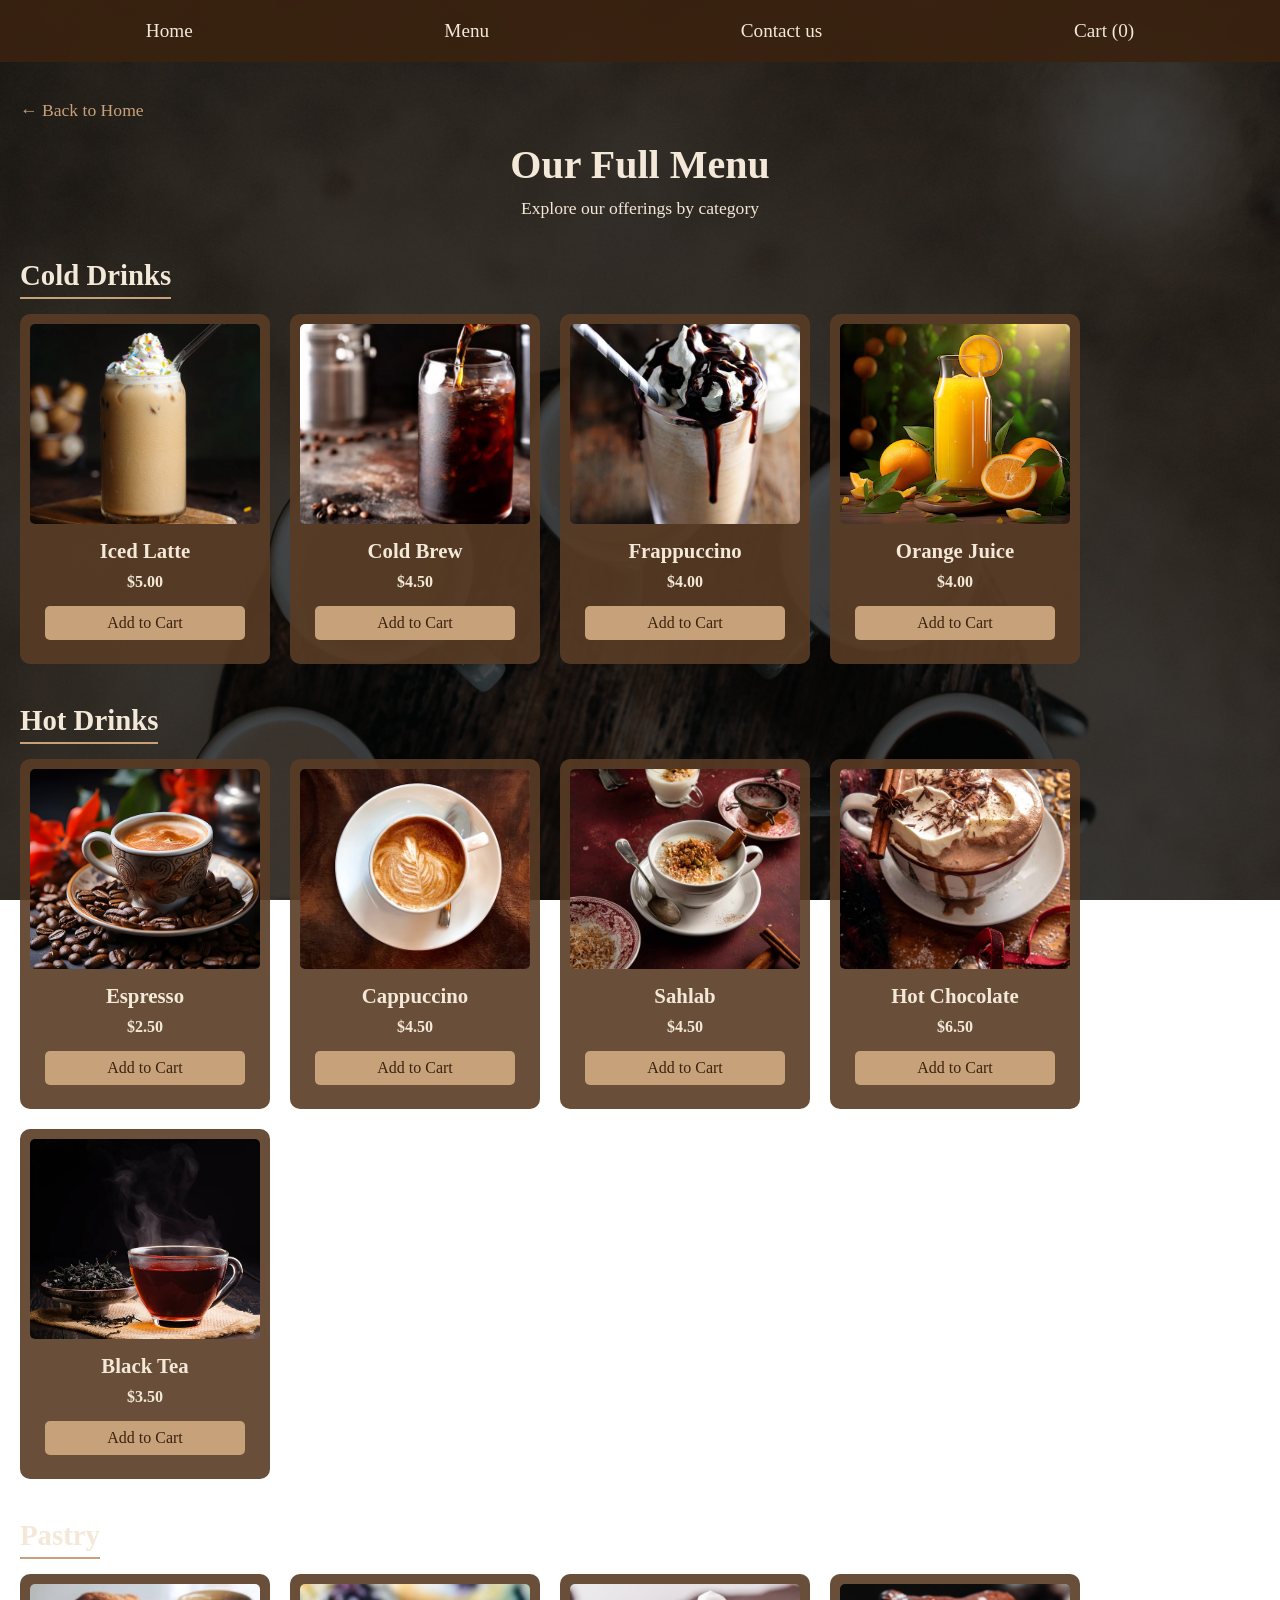
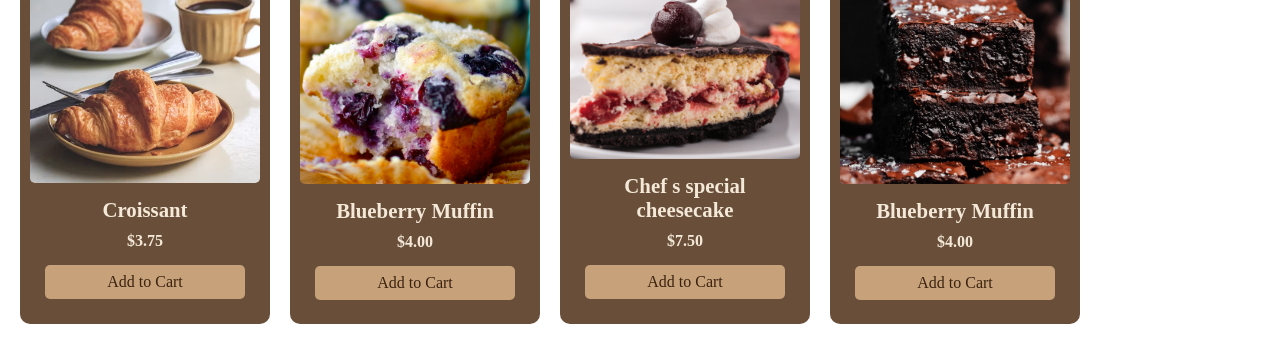
==== menu4.html @ 88ee966b "Add files via upload" ====
<!DOCTYPE html>
<html lang="en">
<head>
  <meta charset="UTF-8" />
  <meta name="viewport" content="width=device-width, initial-scale=1.0" />
  <title>Full Menu | Brew Haven Café</title>
  <link rel="stylesheet" href="https://cdnjs.cloudflare.com/ajax/libs/font-awesome/6.0.0/css/all.min.css" />
  <link rel="stylesheet" href="test2.css" />
  <link rel="stylesheet" href="menu4.css" />
</head>
<body>
  <nav>
    <ul>
      <li><a href="index.html">Home</a></li>
      <li><a href="index.html">Menu</a></li>
      <li><a href="index.html#contact">Contact us</a></li>
      <li><a href="#cart" onclick="toggleCart()">Cart (<span id="cart-count">0</span>)</a></li>
    </ul>
  </nav>

  <div class="cart-sidebar" id="cart">
    <button class="close-cart" onclick="toggleCart()">&times;</button>
    <h3>Your Order</h3>
    <div id="cart-items"></div>
    <p>Total: $<span id="cart-total">0.00</span></p>
    <button class="checkout-btn" onclick="checkout()">Checkout</button>
  </div>

  <a class="back-link" href="index.html">&larr; Back to Home</a>

  <header>
    <h1>Our Full Menu</h1>
    <p>Explore our offerings by category</p>
  </header>

  <section class="category-section" id="cold-drinks">
    <h2>Cold Drinks</h2>
    <div class="cards-container" id="cold-drinks-cards"></div>
  </section>

  <section class="category-section" id="hot-drinks">
    <h2>Hot Drinks</h2>
    <div class="cards-container" id="hot-drinks-cards"></div>
  </section>

  <section class="category-section" id="pastry">
    <h2>Pastry</h2>
    <div class="cards-container" id="pastry-cards"></div>
  </section>

  <script src="menu2.js"></script>
  <script src="final.js"></script>
  <script>
    if(document.getElementById('menu-items')){
      initMenu();
    }
    updateCart();
  </script>
</body>
</html>
---- test2.css ----
* {
  margin: 0;
  padding: 0;
  box-sizing: border-box;
  font-family: 'Playfair Display', serif;
}

body {
  background: linear-gradient(rgba(0, 0, 0, 0.7), rgba(0, 0, 0, 0.7)),
    url('images/background-image.jpeg');
  background-size: cover;
  background-attachment: fixed;
  background-position-y: -170px;
  color: #f4e9d8;
}

nav {
  background: rgba(58, 34, 15, 0.9);
  padding: 20px;
  position: fixed;
  width: 100%;
  top: 0;
  z-index: 1000;
}

nav ul {
  display: flex;
  justify-content: space-around;
  list-style: none;
}

nav a {
  color: #f4e9d8;
  text-decoration: none;
  font-size: 1.2rem;
  transition: color 0.3s;
}

nav a:hover {
  color: #c7a17a;
}

.hero {
  height: 82vh;
  display: flex;
  align-items: center;
  justify-content: center;
  text-align: center;
  padding: 0 20px;
}

.hero-content h1 {
  font-size: 4rem;
  margin-bottom: 20px;
  text-shadow: 2px 2px 4px rgba(0, 0, 0, 0.5);
}

.menu-container {
  padding: 100px 20px 50px;
  max-width: 1200px;
  margin: 0 auto;
}

.menu-grid {
  display: grid;
  grid-template-columns: repeat(auto-fit, minmax(300px, 1fr));
  gap: 30px;
  margin-top: 40px;
}

.menu-item {
  background: rgba(89, 60, 37, 0.9);
  padding: 20px;
  border-radius: 10px;
  transition: transform 0.3s;
}

.menu-item:hover {
  transform: translateY(-5px);
}

.menu-item img {
  width: 100%;
  height: 200px;
  object-fit: cover;
  border-radius: 5px;
}

.price {
  color: #c7a17a;
  font-size: 1.2rem;
  margin: 10px 0;
}

.cart-sidebar {
  position: fixed;
  right: -300px;
  top: 0;
  width: 300px;
  height: 100vh;
  background: rgba(58, 34, 15, 0.95);
  padding: 20px;
  transition: right 0.3s;
  overflow-y: auto;
  z-index: 1100;
}

.cart-visible {
  right: 0;
}

.close-cart {
  background: transparent;
  border: none;
  color: #f4e9d8;
  font-size: 1.5rem;
  position: absolute;
  top: 10px;
  right: 10px;
  cursor: pointer;
}

.cart-item {
  display: flex;
  justify-content: space-between;
  align-items: center;
  margin: 10px 0;
  padding: 10px;
  background: rgba(89, 60, 37, 0.7);
  border-radius: 5px;
}

.cart-item-details {
  display: flex;
  align-items: center;
  gap: 10px;
}

.cart-item span {
  margin-right: 10px;
}

.quantity-btn {
  background: #c7a17a;
  border: none;
  color: #3a220f;
  padding: 2px 6px;
  border-radius: 3px;
  cursor: pointer;
  font-size: 0.9rem;
}

.remove-btn {
  background: transparent;
  border: none;
  color: #f4e9d8;
  cursor: pointer;
  font-size: 1.1rem;
}

.checkout-btn {
  background: #c7a17a;
  color: #3a220f;
  padding: 10px 20px;
  border: none;
  border-radius: 5px;
  cursor: pointer;
  margin-top: 20px;
  width: 100%;
}

@media (max-width: 768px) {
  .hero-content h1 {
    font-size: 2.5rem;
  }

  nav ul {
    flex-direction: column;
    text-align: center;
    gap: 15px;
  }
}
#gotomenu {

    text-align: right;
    padding: 15px;
}
.Welcome {
  font-size: larger;
  font-family: cursive;
  padding: 25px;
  padding-top: 0px;
 

}

.gotomenu1{

  text-align: right;
  padding: 15px;
}


 
@keyframes fadeIn {
  from { opacity: 0; transform: translateY(10px); }
  to { opacity: 1; transform: translateY(0); }
}

.animated-text {
  animation: fadeIn 2s ease-in-out;
}
.menu-container h2 {
  text-align: center;
}







.contact-container {
  padding: 80px 20px;
  background: rgba(89, 60, 37, 0.9);
  color: #f4e9d8;
  text-align: center;
  margin-top: 50px; 
}

.contact-container h2 {
  font-size: 2.5rem;
  margin-bottom: 20px;
}

.contact-container p {
  font-size: 1.1rem;
  margin-bottom: 30px;
}


.contact-form {
  max-width: 500px;
  margin: 0 auto;
  display: flex;
  flex-direction: column;
  gap: 15px;
}

.contact-form input,
.contact-form textarea {
  padding: 10px;
  border: none;
  border-radius: 5px;
  font-size: 1rem;
  outline: none; 
}

.contact-form input {
  height: 40px;
}

.contact-form textarea {
  resize: vertical;
  min-height: 100px;
}


.contact-form button {
  background: #c7a17a;
  color: #3a220f;
  padding: 10px 20px;
  border: none;
  border-radius: 5px;
  cursor: pointer;
  font-size: 1rem;
  transition: background 0.3s;
}

.contact-form button:hover {
  background: #b58d68;
}






.call-us-btn {
  background: #c7a17a;
  color: #3a220f;
  padding: 10px 20px;
  border: none;
  border-radius: 5px;
  cursor: pointer;
  font-size: 1rem;
  transition: background 0.3s;
  margin-top: 20px;
  display: inline-block; 
}

.call-us-btn:hover {
  background: #b58d68;
}
---- menu4.css ----
body {
     
    background-size: cover;
    background-attachment: fixed;
    color: #f4e9d8;
    padding-top: 80px; 

  
  }

  
  a.back-link {
    display: inline-block;
    margin: 20px;
    color: #c7a17a;
    text-decoration: none;
    font-size: 1.1rem;
  }
  a.back-link:hover {
    text-decoration: underline;
  }

  header {
    text-align: center;
    margin-bottom: 30px;
  }
  header h1 {
    font-size: 2.5rem;
    margin-bottom: 10px;
  }
  header p {
    font-size: 1.1rem;
  }


  .category-section {
    margin: 40px 20px;
  }
  .category-section h2 {
    margin-bottom: 15px;
    font-size: 1.8rem;
    border-bottom: 2px solid #c7a17a;
    display: inline-block;
    padding-bottom: 5px;
  }
  .cards-container {
    display: flex;
    flex-wrap: wrap;
    gap: 20px;
  }

  .card {
    width: 250px;
    height: 350px;
    perspective: 1000px; 
    cursor: pointer;
    transition: transform 0.3s;
  }
  .card:hover {
    transform: translateY(-5px);
  }
  .card-inner {
    position: relative;
    width: 100%;
    height: 100%;
    transition: transform 0.6s;
    transform-style: preserve-3d;
  }
  .card.flipped .card-inner {
    transform: rotateY(-180deg);
  }
  .card-face {
    position: absolute;
    width: 100%;
    height: 100%;
    backface-visibility: hidden;
    border-radius: 10px;
    overflow: hidden;
  }

  .card-front {
    background: rgba(89, 60, 37, 0.9);
    color: #f4e9d8;
    display: flex;
    flex-direction: column;
    padding: 10px;
  }
  .card-front img {
    width: 100%;
    height: 200px;
    object-fit: cover;
    border-radius: 5px;
  }
  .card-front .card-content {
    padding: 15px;
    flex: 1;
    display: flex;
    flex-direction: column;
    justify-content: center;
    text-align: center;
  }
  .card-front h3 {
    font-size: 1.3rem;
    margin-bottom: 10px;
  }
  .card-front p {
    font-weight: bold;
    margin-bottom: 5px;
  }


  .add-to-cart {
    margin-top: 10px;
    padding: 8px 12px;
    background: #c7a17a;
    border: none;
    border-radius: 5px;
    color: #3a220f;
    cursor: pointer;
    font-size: 1rem;
  }
  .add-to-cart:hover {
    background: #b38b69;
  }
 
  .card-back {
    background: rgba(89, 60, 37, 0.9);
    color: #f4e9d8;
    transform: rotateY(180deg);
    display: flex;
    flex-direction: column;
    justify-content: center;
    align-items: center;
    padding: 20px;
    text-align: center;
  }
  .card-back h3 {
    margin-bottom: 10px;
    font-size: 1.4rem;
  }
  .card-back p {
    line-height: 1.5;
  }
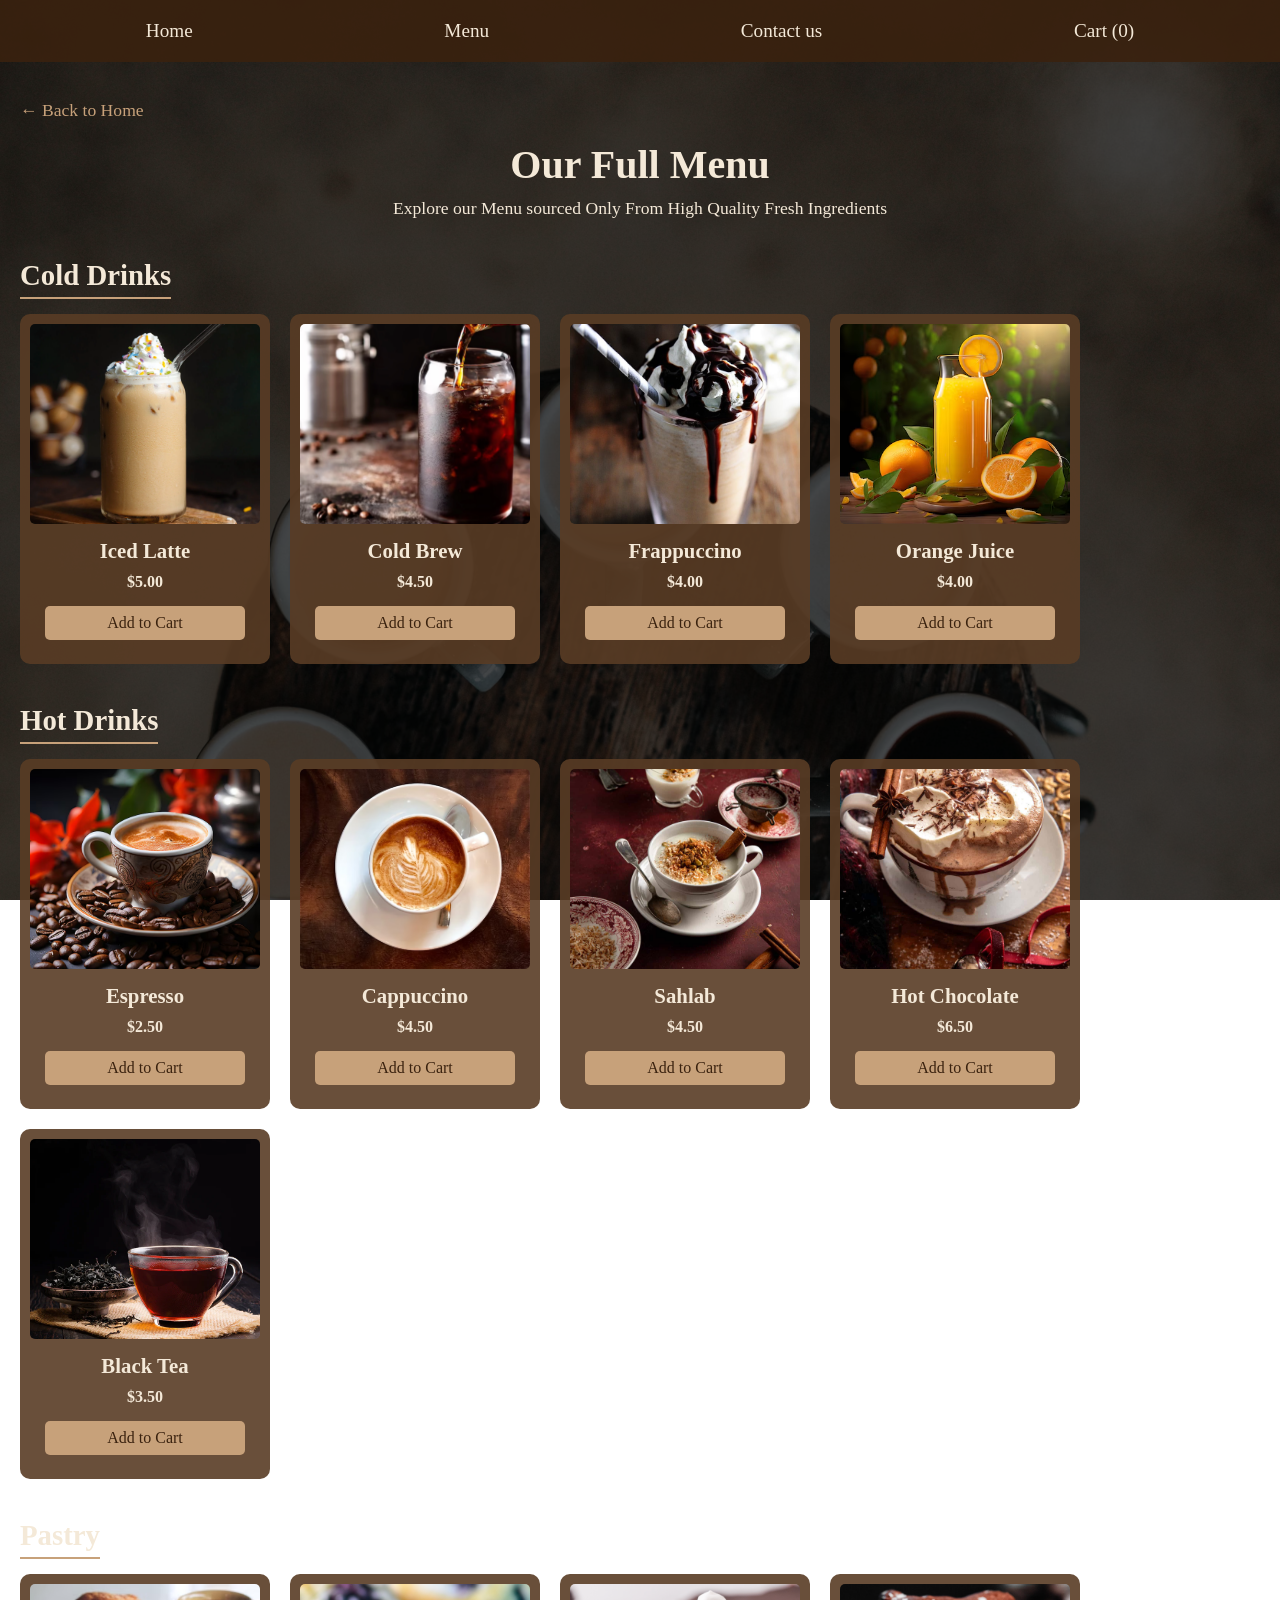
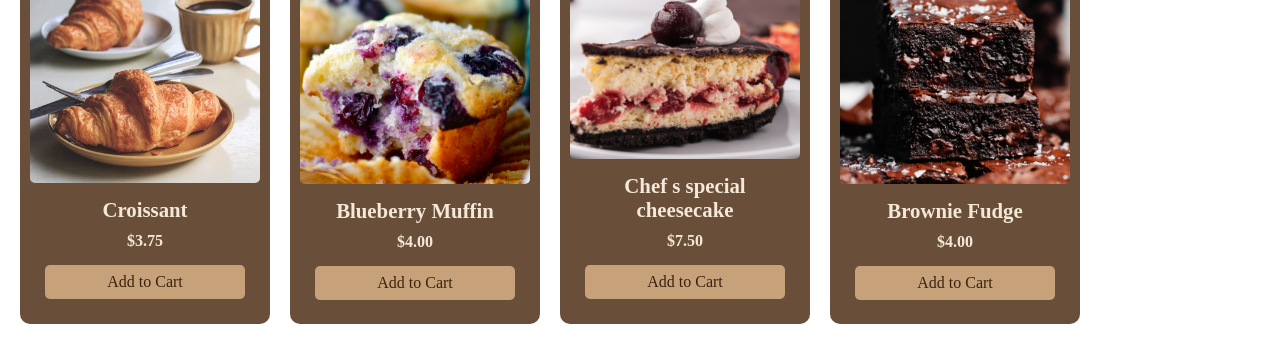
==== commit 4ce259fb: "Update menu4.html" ====
--- a/menu4.html
+++ b/menu4.html
@@ -30,7 +30,7 @@
 
   <header>
     <h1>Our Full Menu</h1>
-    <p>Explore our offerings by category</p>
+    <p>Explore our Menu sourced Only From High Quality Fresh Ingredients</p>
   </header>
 
   <section class="category-section" id="cold-drinks">
